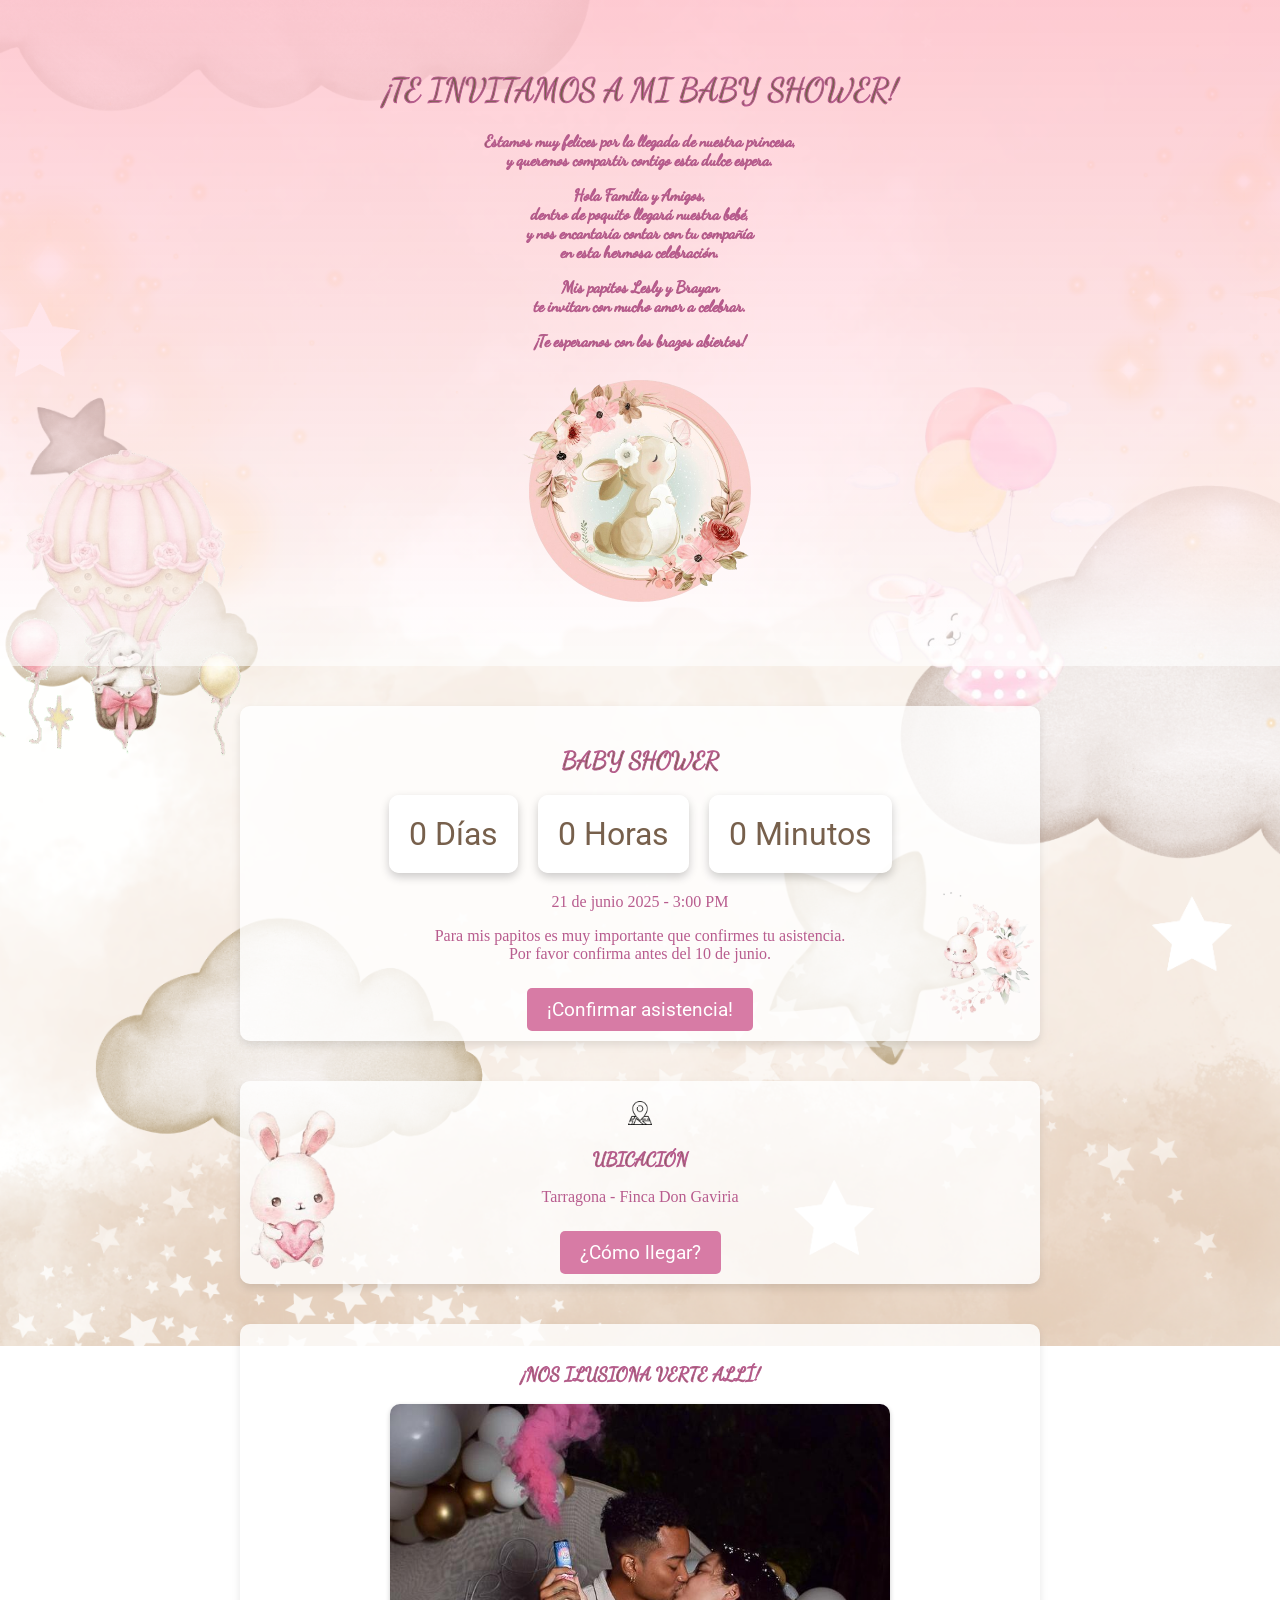
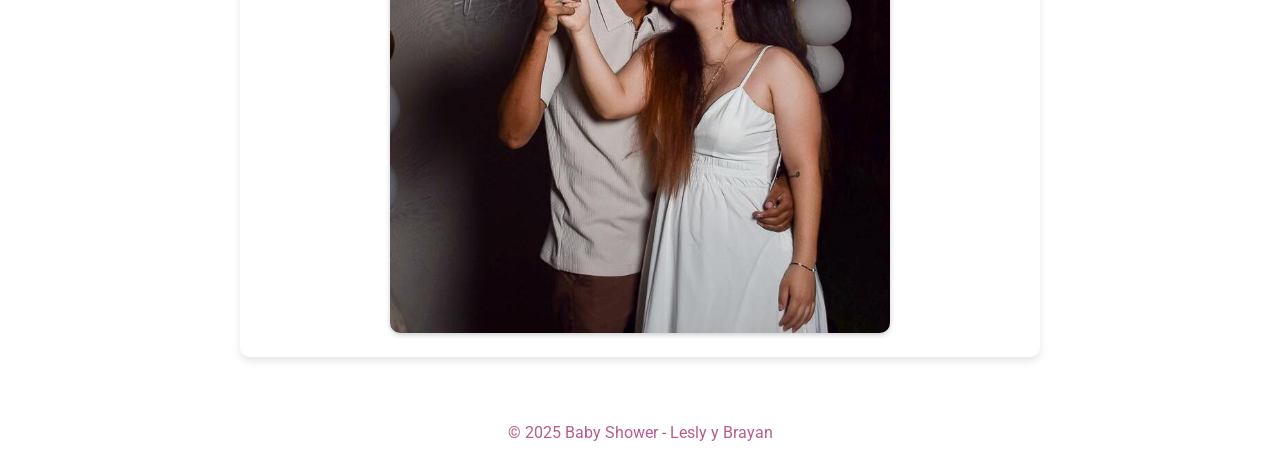
==== index.html @ 45e4959d "Update index.html" ====
<!DOCTYPE html>
<html lang="es">

<head>
  <meta charset="UTF-8">
  <meta name="viewport" content="width=device-width, initial-scale=1.0">
  <title>Invitación Baby Shower - Lesly y Brayan</title>
  <link rel="stylesheet" href="styles.css">
  <link href="https://fonts.googleapis.com/css2?family=Pacifico&family=Roboto:wght@300;400;700&display=swap"
    rel="stylesheet">
  <link href="https://fonts.googleapis.com/css2?family=Dancing+Script&display=swap" rel="stylesheet">
  <link href="https://fonts.googleapis.com/css2?family=Lobster&display=swap" rel="stylesheet">
  <link rel="stylesheet" href="https://unpkg.com/aos@2.3.1/dist/aos.css">
</head>

<body>
  <div class="moving-image">
    <img src="img/globoconejo1.png" alt="Imagen en Movimiento" class="responsive-image" width="250" height="auto">
  </div>

  <header class="hero">
    <h1 data-aos="fade-down" class="dress-code-text">¡TE INVITAMOS A MI BABY SHOWER!</h1>
    <div class="dress-code-text">
      <p>Estamos muy felices por la llegada de nuestra princesa,<br>
        y queremos compartir contigo esta dulce espera.</p>

      <p>Hola Familia y Amigos,<br>
        dentro de poquito llegará nuestra bebé,<br>
        y nos encantaría contar con tu compañía<br>
        en esta hermosa celebración.</p>

      <p>Mis papitos Lesly y Brayan<br>
        te invitan con mucho amor a celebrar.</p>

      <p>¡Te esperamos con los brazos abiertos!</p>
      <img src="img/conejo-removebg-preview.png" class="responsive-image" width="250" height="auto">
    </div>
  </header>

  <main>
    <section class="reveal" data-aos="fade-up">
      <h2 class="dress-code-text">BABY SHOWER</h2>

      <div id="countdown" class="countdown">
        <div>
          <span id="days">0</span>
          <label>Días</label>
        </div>
        <div>
          <span id="hours">0</span>
          <label>Horas</label>
        </div>
        <div>
          <span id="minutes">0</span>
          <label>Minutos</label>
        </div>
      </div>

      <p class="text_hora">21 de junio 2025 - 3:00 PM</p>
      <p class="text_letras">
        Para mis papitos es muy importante que confirmes tu asistencia.<br>
        Por favor confirma antes del 10 de junio.
      </p>
      <br>
      <a href="https://docs.google.com/forms/d/e/1FAIpQLScLXfDzW3tYtHhkFfE2MyT9UErob5rltMBdW9c-LT24Si6DFA/viewform?usp=dialog"
        target="_blank" class="btn">¡Confirmar asistencia!</a>

      <img src="img/osodiv.png" class="corner-image right">
    </section>

    <section class="location-section" data-aos="fade-right">
      <img src="img/mapa.png" alt="Ícono de ubicación" style="width: 24px; height: 24px;">
      <h3 class="dress-code-text_ubi">UBICACIÓN</h3>
      <p class="text_hora">Tarragona - Finca Don Gaviria</p>
      <br>
      <a href="https://maps.app.goo.gl/RD68CLrM9HJYg8Vx9?g_st=iw" target="_blank" class="btn">¿Cómo llegar?</a>
      <img src="img/conejoizquidodiv.png" class="corner-image left">
    </section>

    <section class="padres" data-aos="fade-left">
      <h3 class="dress-code-text">¡NOS ILUSIONA VERTE ALLÍ!</h3>
      <div class="image-container">
        <img src="img/pareja4.jpg" alt="Ecografía" class="parent-image">
      </div>
    </section>
  </main>

  <div class="floating bear-image">
    <img src="img/conejoflotante.png" alt="Oso Flotante" class="responsive-image" style="width: 400px;">
  </div>

  <script src="https://unpkg.com/aos@2.3.1/dist/aos.js"></script>
  <script>
    window.addEventListener('scroll', function () {
      const movingImage = document.querySelector('.moving-image');
      const scrollPosition = window.scrollY;
      movingImage.style.transform = `translate(${scrollPosition * 0.3}px, -${scrollPosition * 0.3}px)`;
    });

    AOS.init();

    const eventDate = new Date(2025, 5, 21, 15, 0); // 21 de junio, mes 5 (junio), hora 15:00
    function updateCountdown() {
      const now = new Date().getTime();
      const distance = eventDate - now;

      if (distance > 0) {
        document.getElementById('days').textContent = Math.floor(distance / (1000 * 60 * 60 * 24));
        document.getElementById('hours').textContent = Math.floor((distance % (1000 * 60 * 60 * 24)) / (1000 * 60 * 60));
        document.getElementById('minutes').textContent = Math.floor((distance % (1000 * 60 * 60)) / (1000 * 60));
      }
    }

    setInterval(updateCountdown, 1000);
    updateCountdown();
  </script>

  <footer>
    <p>&copy; 2025 Baby Shower - Lesly y Brayan</p>
  </footer>
</body>

</html>
---- styles.css ----
* {
    box-sizing: border-box;
}

html,
body {
    overflow-x: hidden;
    width: 100%;
}

body {
    margin: 0;
    font-family: 'Roboto', sans-serif;
    background-image: url('img/fondo.png');
    background-attachment: fixed;
    background-position: center;
    background-repeat: no-repeat;
    background-size: cover;
    min-height: 100vh;
}

.hero {
    background: linear-gradient(to bottom, rgba(255, 192, 203, 0.8), rgba(255, 255, 255, 0.6));
    padding: 50px 20px;
    text-align: center;
}

.corner-image {
    position: absolute;
    bottom: 0;
    width: 15vw;
    max-width: 120px;
    height: auto;
    z-index: 1;
}

.corner-image.left {
    left: 0;
}

.corner-image.right {
    right: 0;
}

/* El section debe tener posición relativa */
section.reveal {
    position: relative;
}

.countdown {
    display: flex;
    justify-content: center;
    gap: 20px;
    font-size: 2em;
    margin: 20px 0;
}

.countdown div {
    background-color: rgba(255, 255, 255, 0.9);
    border-radius: 10px;
    padding: 20px;
    box-shadow: 0 4px 10px rgba(0, 0, 0, 0.2);
    text-align: center;
}

.countdown span,
.countdown label {
    color: #77604C;
}

main {
    display: flex;
    flex-direction: column;
    align-items: center;
    padding: 20px;
}

.reveal,
.location-section,
.padres,
.ropa {
    text-align: center;
    margin: 20px 0;
    max-width: 800px;
    width: 90%;
    background-color: rgba(255, 255, 255, 0.8);
    padding: 20px;
    border-radius: 10px;
    box-shadow: 0 4px 8px rgba(0, 0, 0, 0.1);
}

.parent-image {
    width: 100%;
    height: auto;
    max-width: 500px;
    border-radius: 10px;
    box-shadow: 0 2px 5px rgba(0, 0, 0, 0.2);
}

.btn {
    background-color: #D77BA5;
    color: white;
    border: none;
    padding: 10px 20px;
    border-radius: 5px;
    cursor: pointer;
    font-size: 1.2em;
    transition: background-color 0.3s;
    text-decoration: none;
}

.btn:hover {
    background-color: #B85C8E;
}

.floating.bear-image {
    position: fixed;
    bottom: 150px;
    right: 100px;
    z-index: -1;
    animation: floatBear 6s ease-in-out infinite;
}

@keyframes floatBear {
    0% {
        transform: translateY(0px);
    }
    50% {
        transform: translateY(-20px);
    }
    100% {
        transform: translateY(0px);
    }
}

.floating img {
    width: 250px;
}

.moving-image {
    position: fixed;
    top: 50%;
    transform: translateY(-50%);
    left: 0;
    z-index: -1;
}

.dress-code-text,
.dress-code-text_ubi {
    color: #77604C;
    font-family: "Dancing Script", cursive;
    font-weight: 500;
    -webkit-text-stroke: 1px #B85C8E;
}

.text,
.text_hora,
.text_letras {
    color: #B85C8E;
    font-family: "Life Savers", cursive;
    font-size: 16px;
}

.responsive-image {
    max-width: 100%;
    height: auto;
    display: block;
    margin: 0 auto;
}

@media (max-width: 768px) {
    .corner-image {
        width: 20vw;
        max-width: 90px;
    }

    .floating.bear-image {
        right: 20px;
        bottom: 20px;
    }

    .floating img {
        width: 120px;
    }

    .moving-image {
        left: -30px;
    }

    .moving-image img {
        width: 100px;
    }

    .countdown {
        font-size: 1.5em;
    }

    .text {
        font-size: 1.6rem;
    }

    .dress-code-text {
        font-size: 2rem;
    }
}

@media (max-width: 480px) {
    .corner-image {
        width: 25vw;
        max-width: 70px;
    }

    .countdown {
        font-size: 1.2em;
    }

    .countdown div {
        min-width: 60px;
        padding: 10px;
    }

    .text {
        font-size: 1.4rem;
        padding: 0 10px;
    }

    .dress-code-text {
        font-size: 1.6rem;
        -webkit-text-stroke-width: 0.5px;
    }

    .btn {
        font-size: 1em;
        padding: 8px 15px;
    }
}

footer {
    color: #B85C8E;
    text-align: center;
    padding: 10px 0;
}
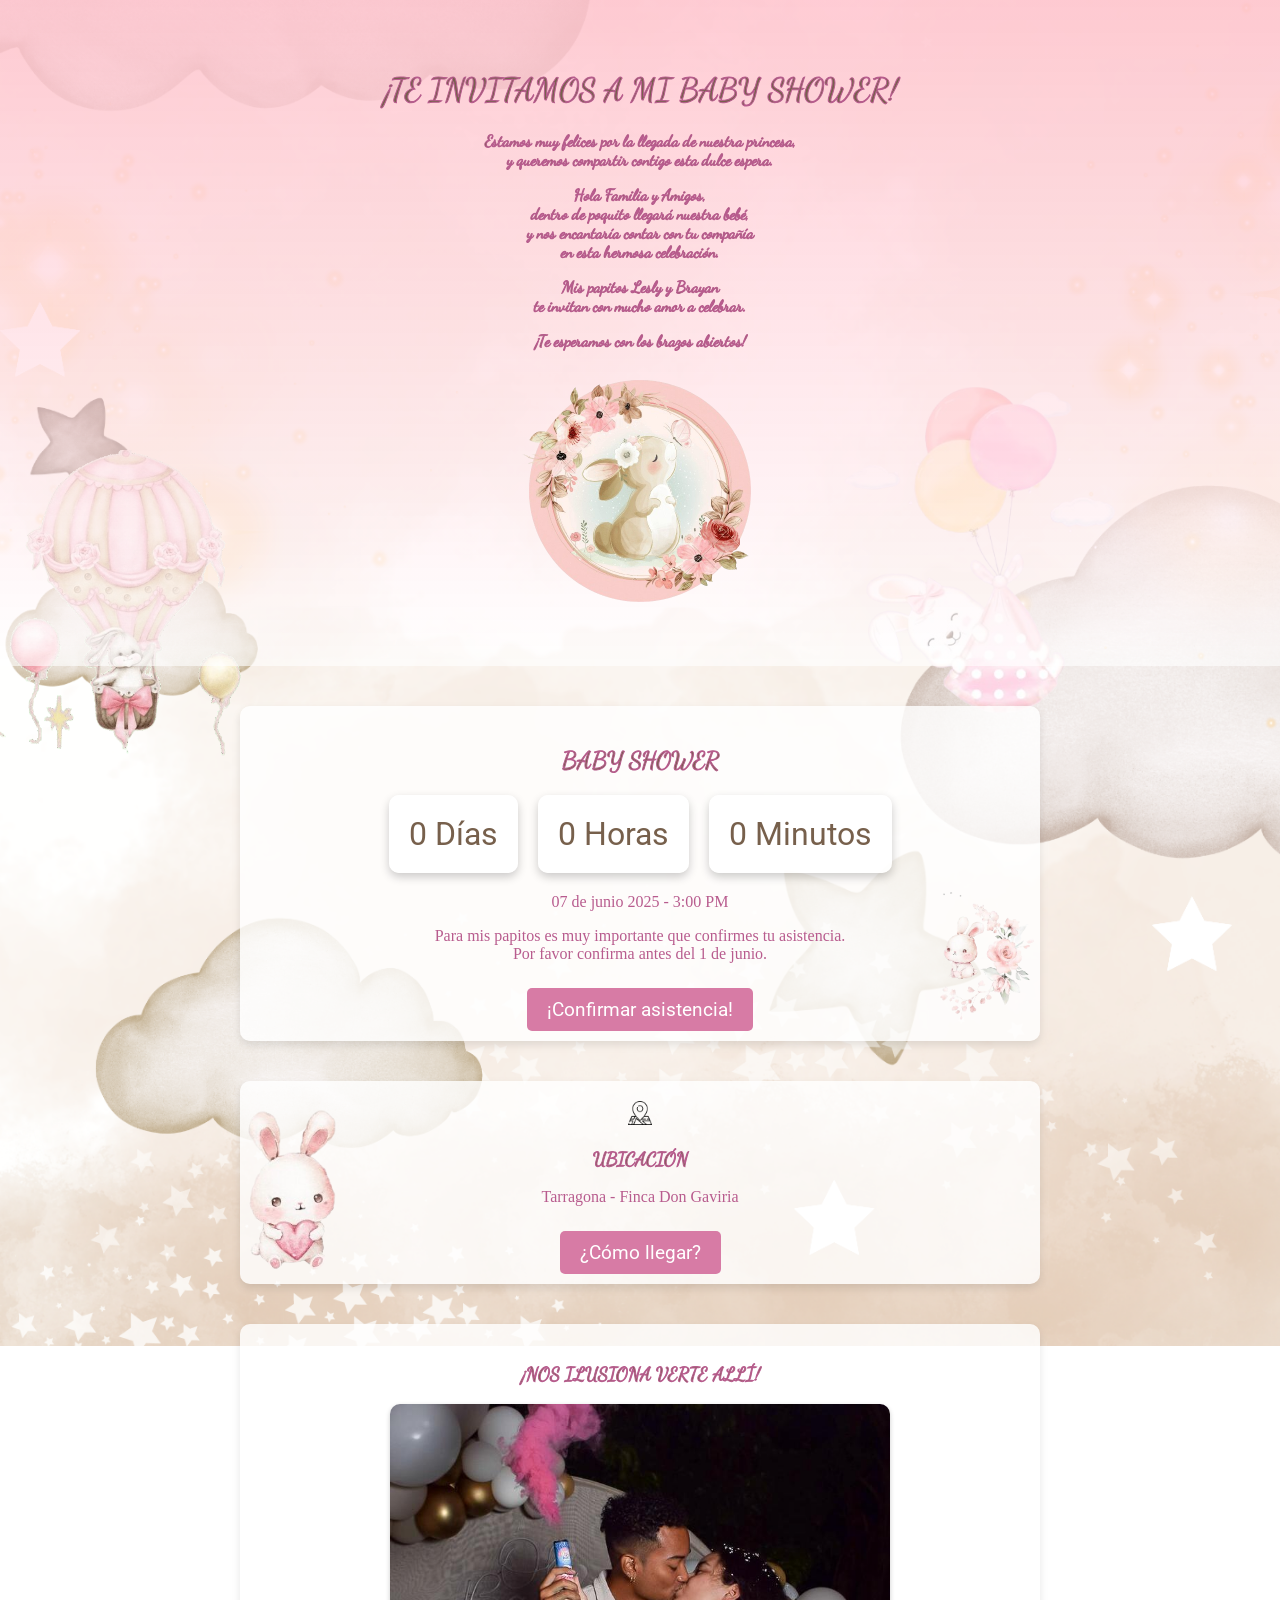
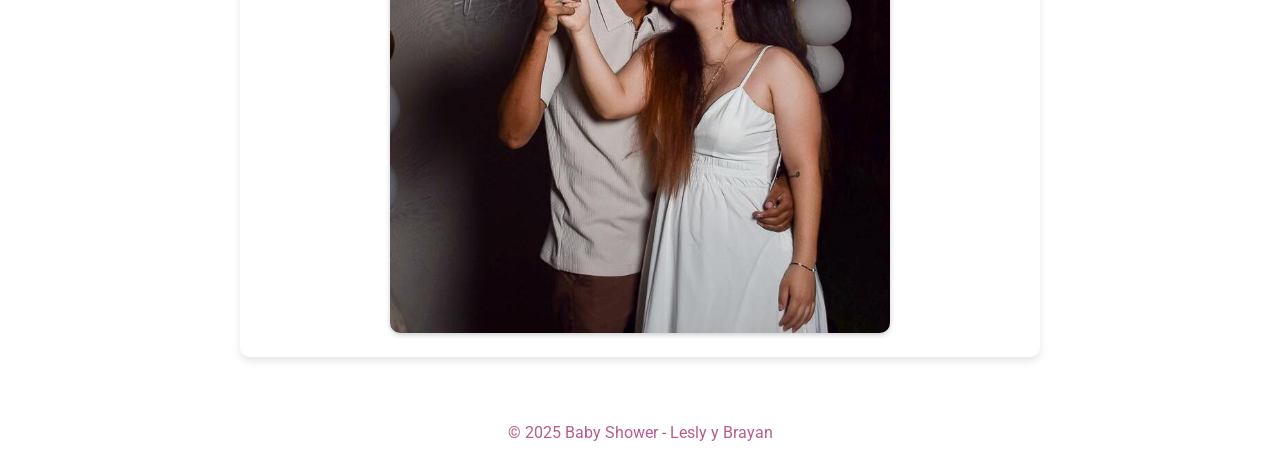
==== commit 008dd49c: "Update index.html" ====
--- a/index.html
+++ b/index.html
@@ -56,10 +56,10 @@
         </div>
       </div>
 
-      <p class="text_hora">21 de junio 2025 - 3:00 PM</p>
+      <p class="text_hora">07 de junio 2025 - 3:00 PM</p>
       <p class="text_letras">
         Para mis papitos es muy importante que confirmes tu asistencia.<br>
-        Por favor confirma antes del 10 de junio.
+        Por favor confirma antes del 1 de junio.
       </p>
       <br>
       <a href="https://docs.google.com/forms/d/e/1FAIpQLScLXfDzW3tYtHhkFfE2MyT9UErob5rltMBdW9c-LT24Si6DFA/viewform?usp=dialog"
@@ -99,7 +99,7 @@
 
     AOS.init();
 
-    const eventDate = new Date(2025, 5, 21, 15, 0); // 21 de junio, mes 5 (junio), hora 15:00
+    const eventDate = new Date(2025, 5, 7, 15, 0); // 7 de junio, mes 5 (junio), hora 15:00
     function updateCountdown() {
       const now = new Date().getTime();
       const distance = eventDate - now;
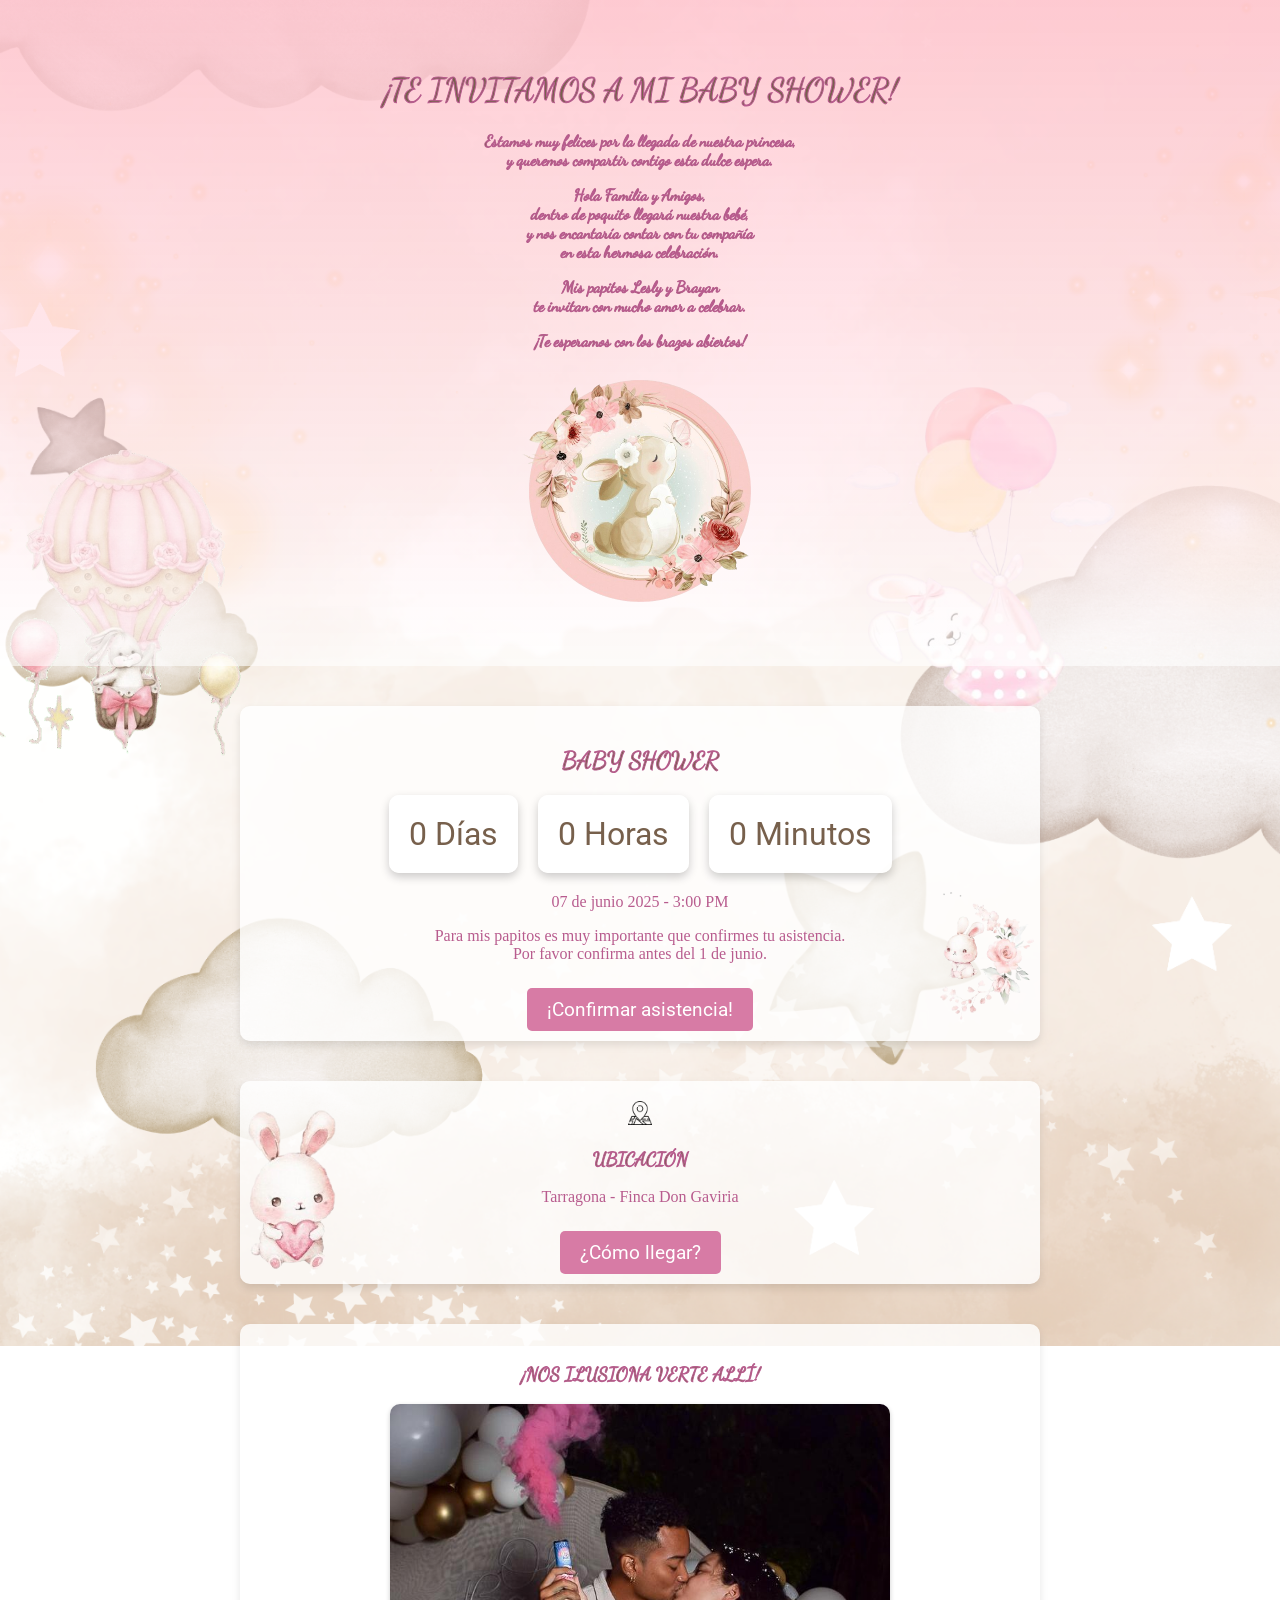
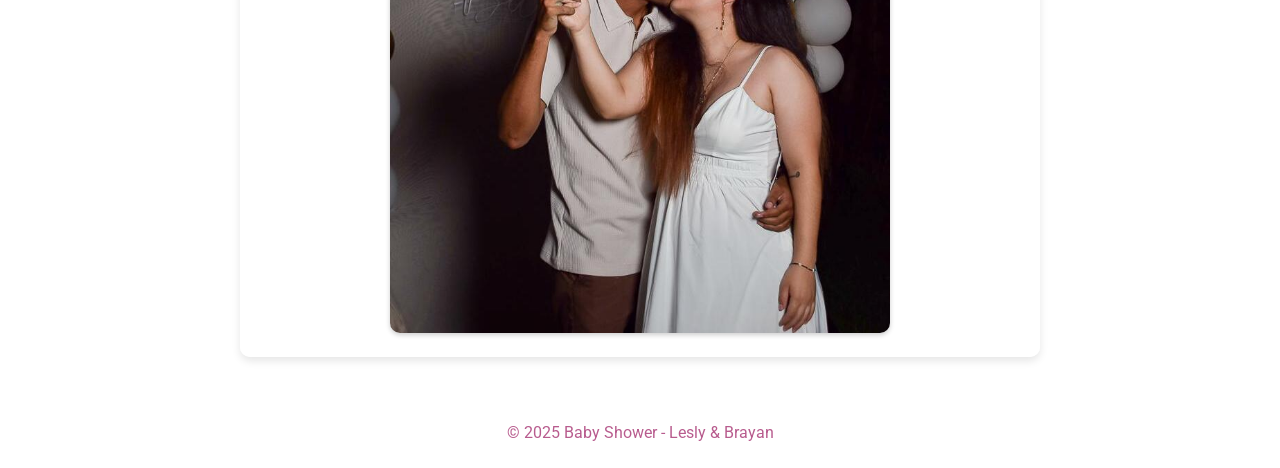
==== commit 07369aae: "Update index.html" ====
--- a/index.html
+++ b/index.html
@@ -116,7 +116,7 @@
   </script>
 
   <footer>
-    <p>&copy; 2025 Baby Shower - Lesly y Brayan</p>
+    <p>&copy; 2025 Baby Shower - Lesly & Brayan</p>
   </footer>
 </body>
 
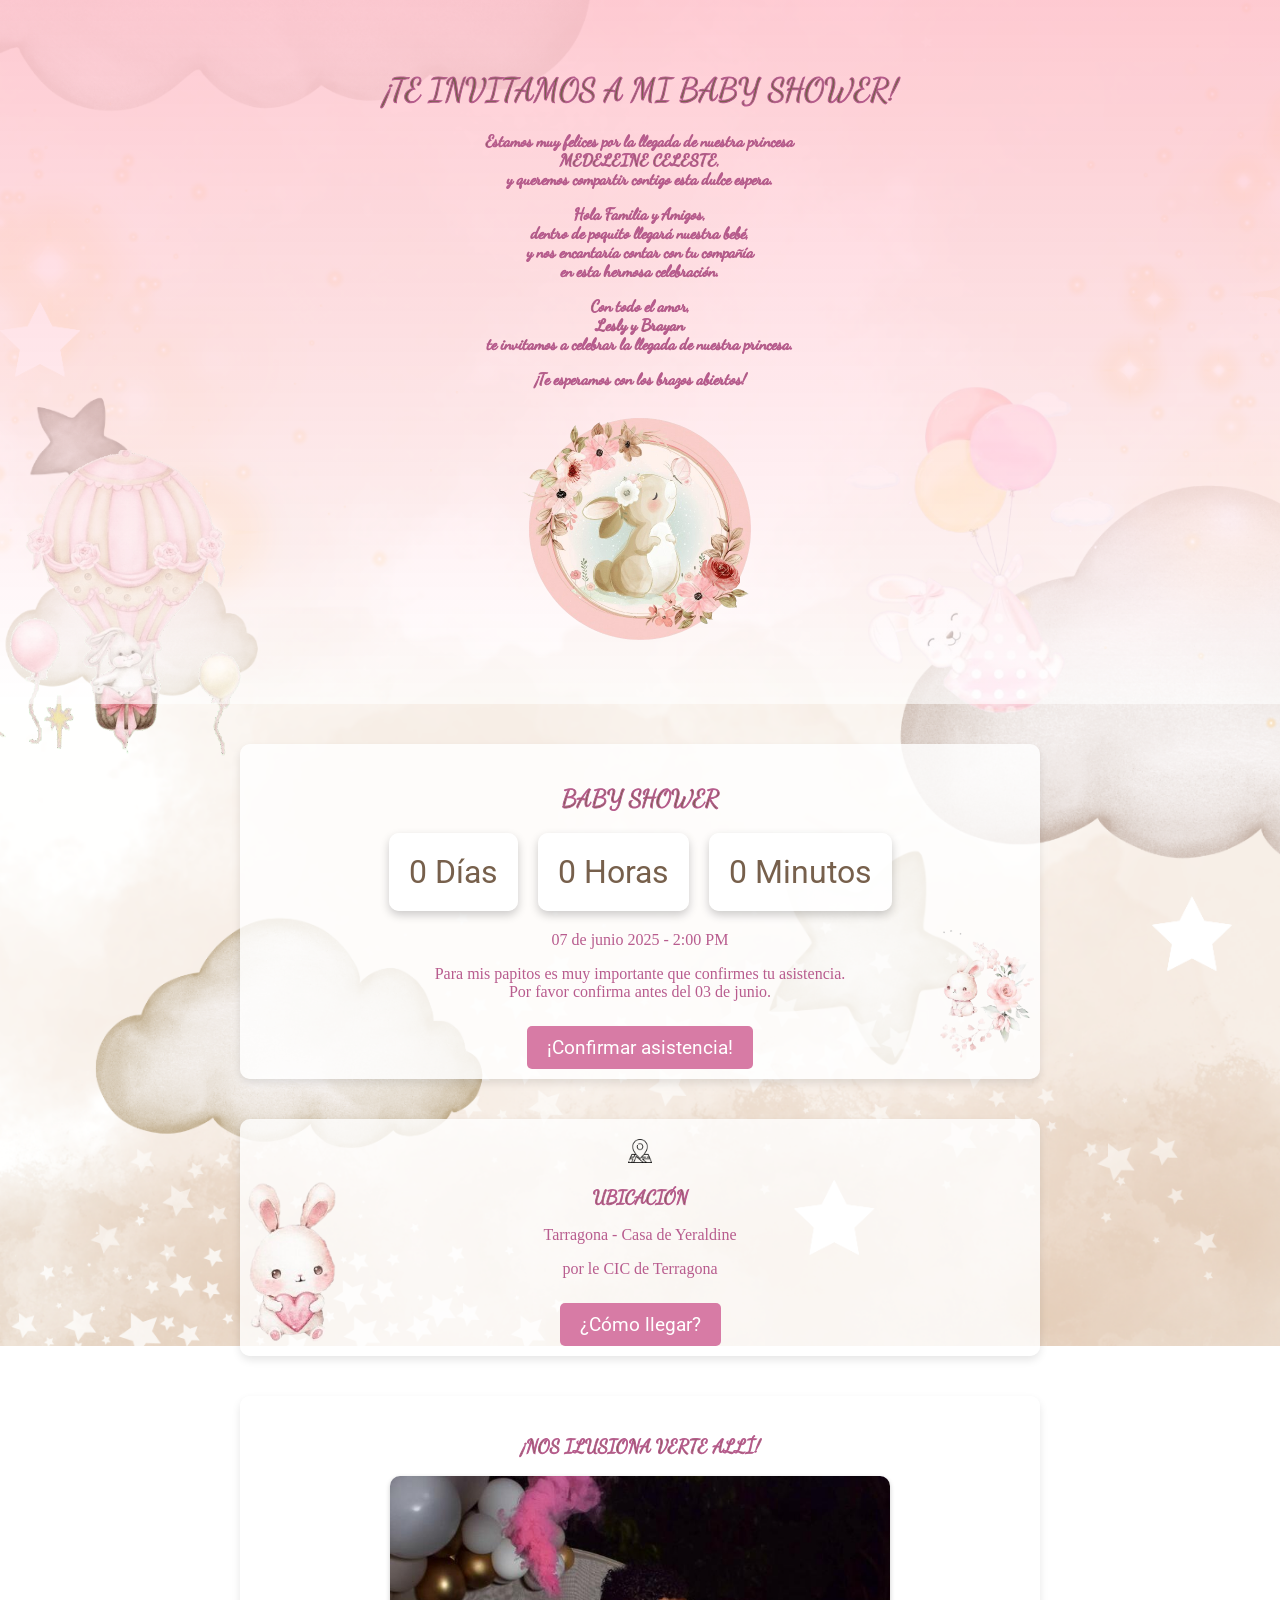
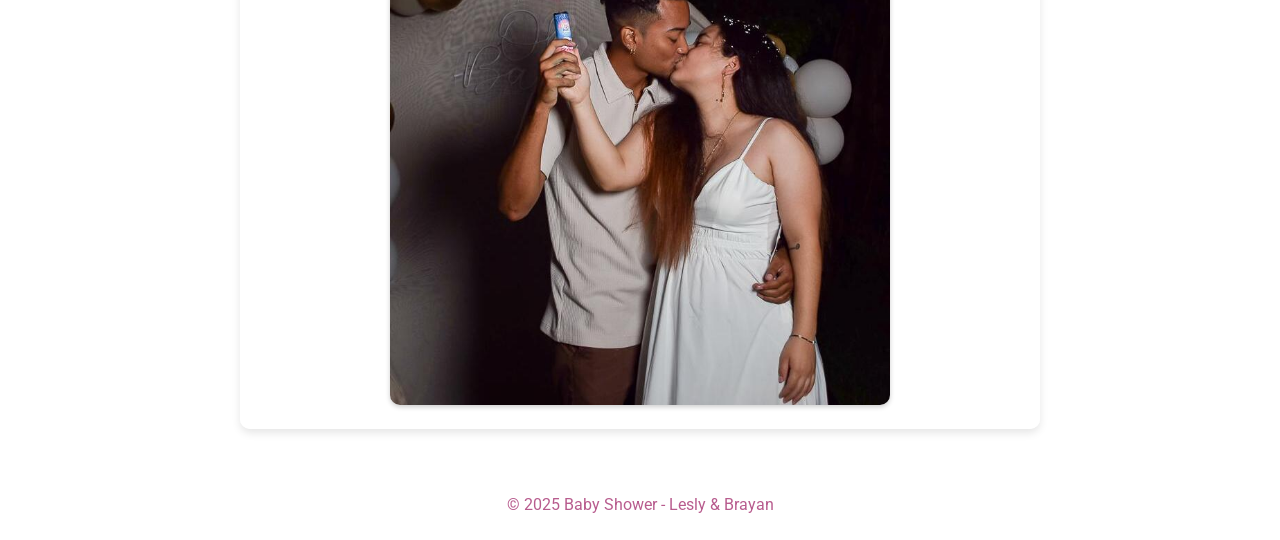
==== commit 99200a68: "Update index.html" ====
--- a/index.html
+++ b/index.html
@@ -19,21 +19,24 @@
   </div>
 
   <header class="hero">
-    <h1 data-aos="fade-down" class="dress-code-text">¡TE INVITAMOS A MI BABY SHOWER!</h1>
-    <div class="dress-code-text">
-      <p>Estamos muy felices por la llegada de nuestra princesa,<br>
-        y queremos compartir contigo esta dulce espera.</p>
+   <h1 data-aos="fade-down" class="dress-code-text">¡TE INVITAMOS A MI BABY SHOWER!</h1>
+<div class="dress-code-text">
+  <p>Estamos muy felices por la llegada de nuestra princesa<br><strong>MEDELEINE CELESTE</strong>,<br>
+    y queremos compartir contigo esta dulce espera.</p>
 
-      <p>Hola Familia y Amigos,<br>
-        dentro de poquito llegará nuestra bebé,<br>
-        y nos encantaría contar con tu compañía<br>
-        en esta hermosa celebración.</p>
+  <p>Hola Familia y Amigos,<br>
+    dentro de poquito llegará nuestra bebé,<br>
+    y nos encantaría contar con tu compañía<br>
+    en esta hermosa celebración.</p>
 
-      <p>Mis papitos Lesly y Brayan<br>
-        te invitan con mucho amor a celebrar.</p>
+  <p>Con todo el amor,<br>
+    <strong>Lesly y Brayan</strong><br>
+    te invitamos a celebrar la llegada de nuestra princesa.</p>
 
-      <p>¡Te esperamos con los brazos abiertos!</p>
-      <img src="img/conejo-removebg-preview.png" class="responsive-image" width="250" height="auto">
+  <p>¡Te esperamos con los brazos abiertos!</p>
+</div>
+    </div>
+    <img src="img/conejo-removebg-preview.png" class="responsive-image" width="250" height="auto">
     </div>
   </header>
 
@@ -56,10 +59,10 @@
         </div>
       </div>
 
-      <p class="text_hora">07 de junio 2025 - 3:00 PM</p>
+      <p class="text_hora">07 de junio 2025 - 2:00 PM</p>
       <p class="text_letras">
         Para mis papitos es muy importante que confirmes tu asistencia.<br>
-        Por favor confirma antes del 1 de junio.
+        Por favor confirma antes del 03 de junio.
       </p>
       <br>
       <a href="https://docs.google.com/forms/d/e/1FAIpQLScLXfDzW3tYtHhkFfE2MyT9UErob5rltMBdW9c-LT24Si6DFA/viewform?usp=dialog"
@@ -71,7 +74,9 @@
     <section class="location-section" data-aos="fade-right">
       <img src="img/mapa.png" alt="Ícono de ubicación" style="width: 24px; height: 24px;">
       <h3 class="dress-code-text_ubi">UBICACIÓN</h3>
-      <p class="text_hora">Tarragona - Finca Don Gaviria</p>
+      <p class="text_hora">Tarragona - Casa de Yeraldine</p>
+      <p class="text_hora">por le CIC de Terragona</p>
+     
       <br>
       <a href="https://maps.app.goo.gl/RD68CLrM9HJYg8Vx9?g_st=iw" target="_blank" class="btn">¿Cómo llegar?</a>
       <img src="img/conejoizquidodiv.png" class="corner-image left">
@@ -99,7 +104,7 @@
 
     AOS.init();
 
-    const eventDate = new Date(2025, 5, 7, 15, 0); // 7 de junio, mes 5 (junio), hora 15:00
+    const eventDate = new Date(2025, 5, 7, 14, 0); // 7 de junio (mes 5), 2:00 PM (14:00 en formato 24h)
     function updateCountdown() {
       const now = new Date().getTime();
       const distance = eventDate - now;
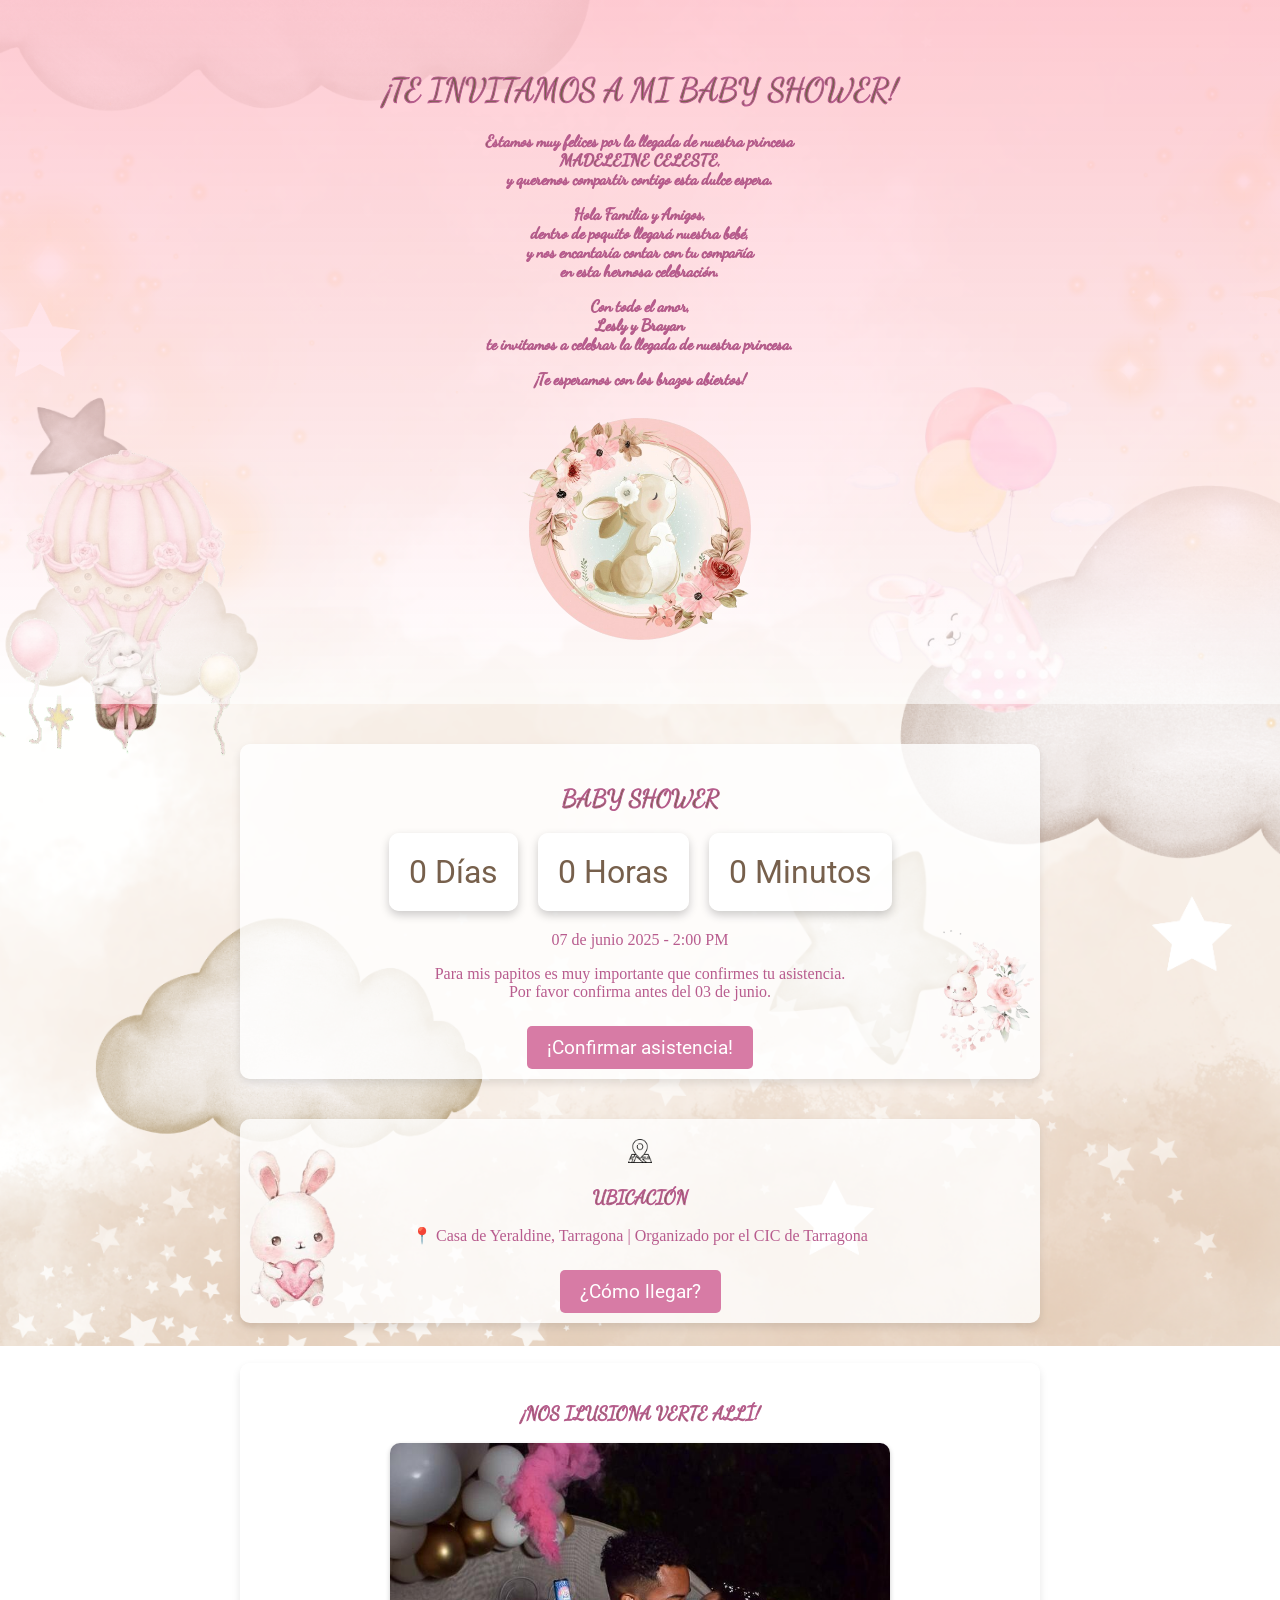
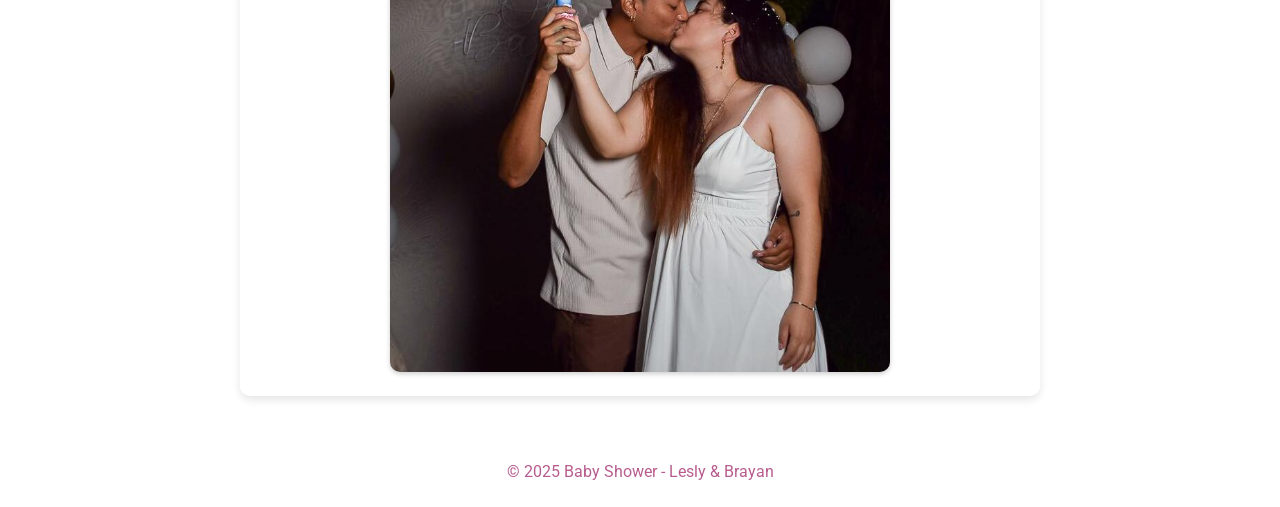
==== commit 41701b3f: "Update index.html" ====
--- a/index.html
+++ b/index.html
@@ -21,7 +21,7 @@
   <header class="hero">
    <h1 data-aos="fade-down" class="dress-code-text">¡TE INVITAMOS A MI BABY SHOWER!</h1>
 <div class="dress-code-text">
-  <p>Estamos muy felices por la llegada de nuestra princesa<br><strong>MEDELEINE CELESTE</strong>,<br>
+  <p>Estamos muy felices por la llegada de nuestra princesa<br><strong>MADELEINE CELESTE</strong>,<br>
     y queremos compartir contigo esta dulce espera.</p>
 
   <p>Hola Familia y Amigos,<br>
@@ -74,8 +74,7 @@
     <section class="location-section" data-aos="fade-right">
       <img src="img/mapa.png" alt="Ícono de ubicación" style="width: 24px; height: 24px;">
       <h3 class="dress-code-text_ubi">UBICACIÓN</h3>
-      <p class="text_hora">Tarragona - Casa de Yeraldine</p>
-      <p class="text_hora">por le CIC de Terragona</p>
+   <p class="text_hora">📍 Casa de Yeraldine, Tarragona | Organizado por el CIC de Tarragona</p>
      
       <br>
       <a href="https://maps.app.goo.gl/RD68CLrM9HJYg8Vx9?g_st=iw" target="_blank" class="btn">¿Cómo llegar?</a>
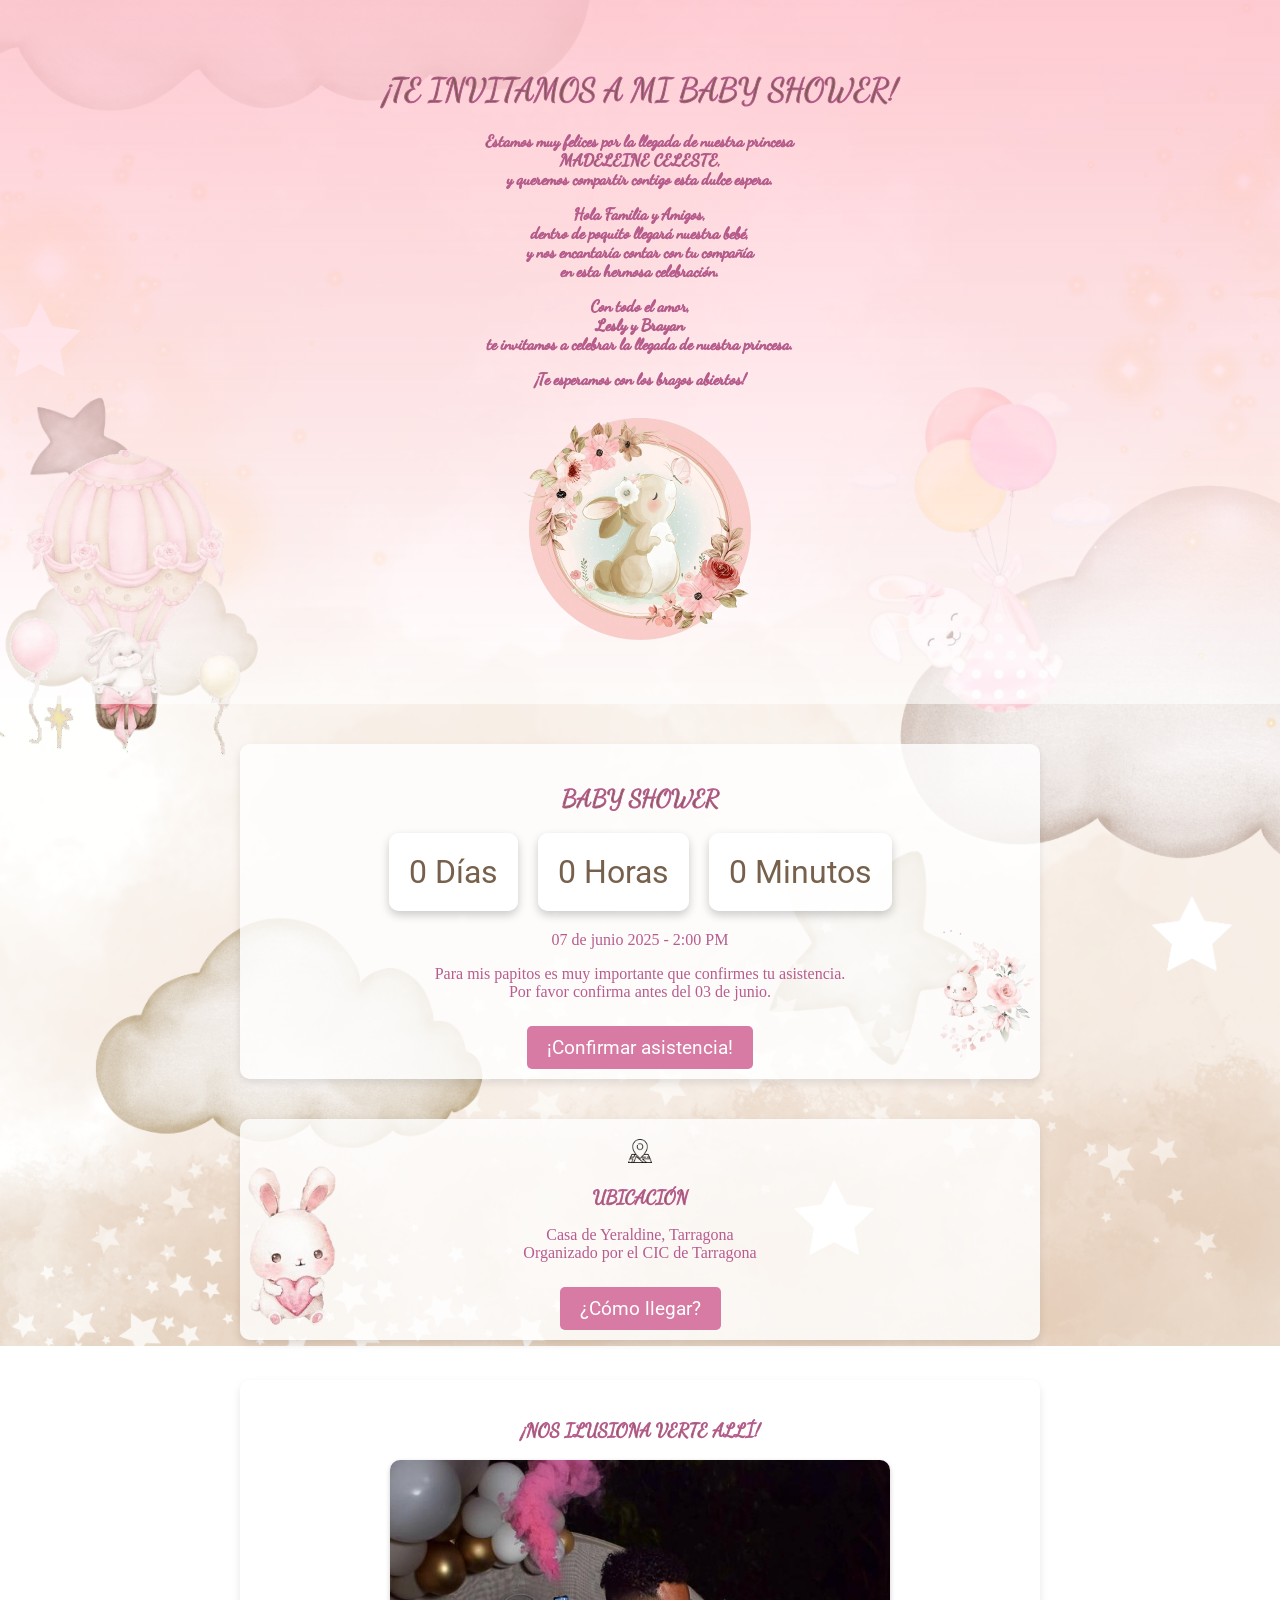
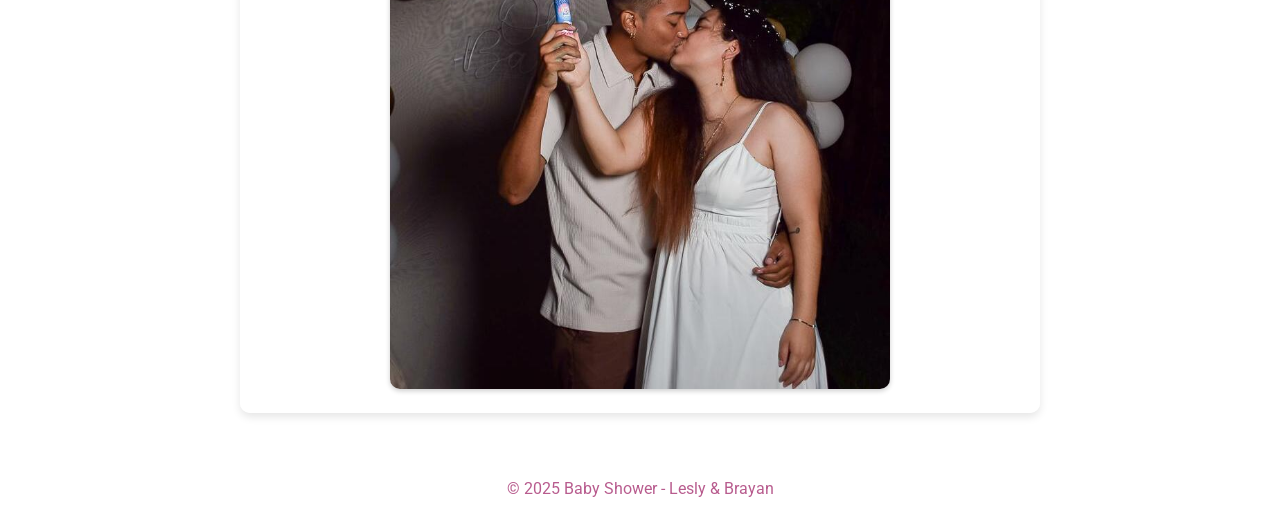
==== commit d94c4b73: "Update index.html" ====
--- a/index.html
+++ b/index.html
@@ -74,7 +74,7 @@
     <section class="location-section" data-aos="fade-right">
       <img src="img/mapa.png" alt="Ícono de ubicación" style="width: 24px; height: 24px;">
       <h3 class="dress-code-text_ubi">UBICACIÓN</h3>
-   <p class="text_hora">📍 Casa de Yeraldine, Tarragona | Organizado por el CIC de Tarragona</p>
+   <p class="text_hora">Casa de Yeraldine, Tarragona <br> Organizado por el CIC de Tarragona</p>
      
       <br>
       <a href="https://maps.app.goo.gl/RD68CLrM9HJYg8Vx9?g_st=iw" target="_blank" class="btn">¿Cómo llegar?</a>
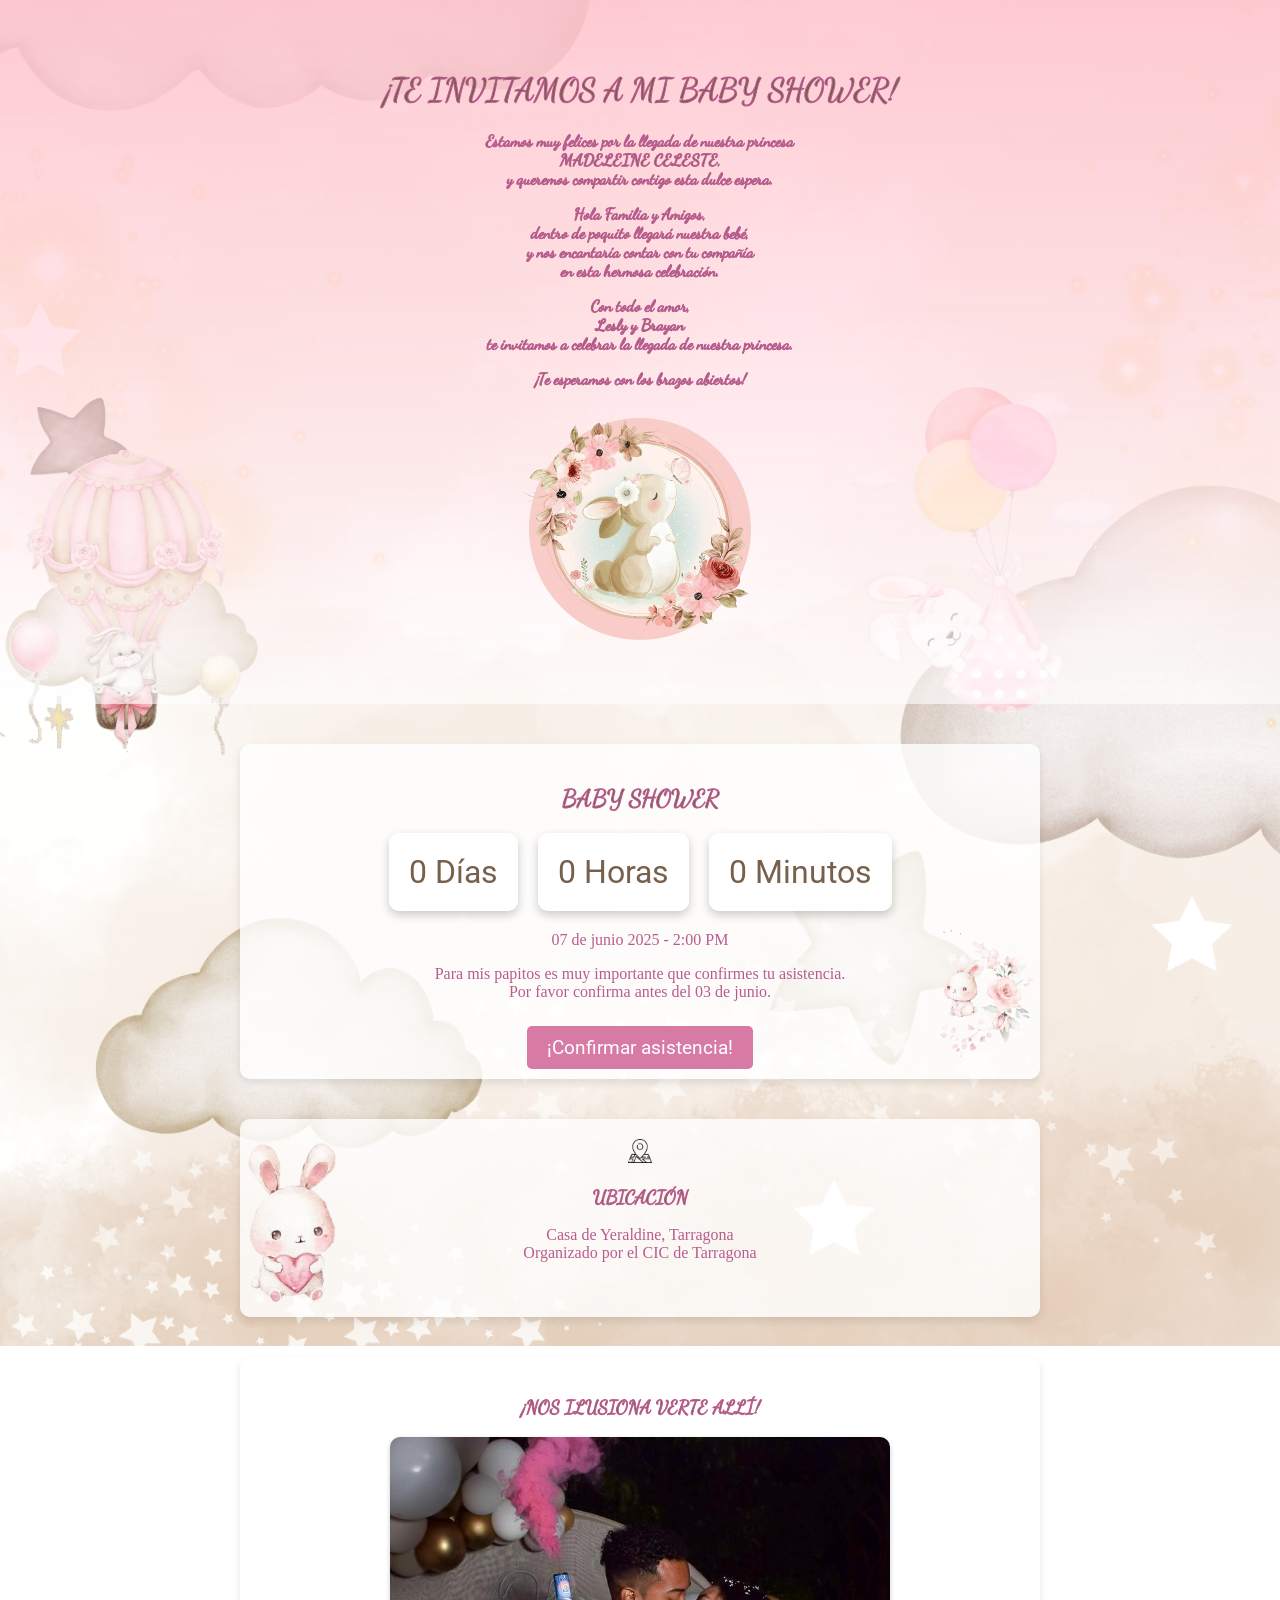
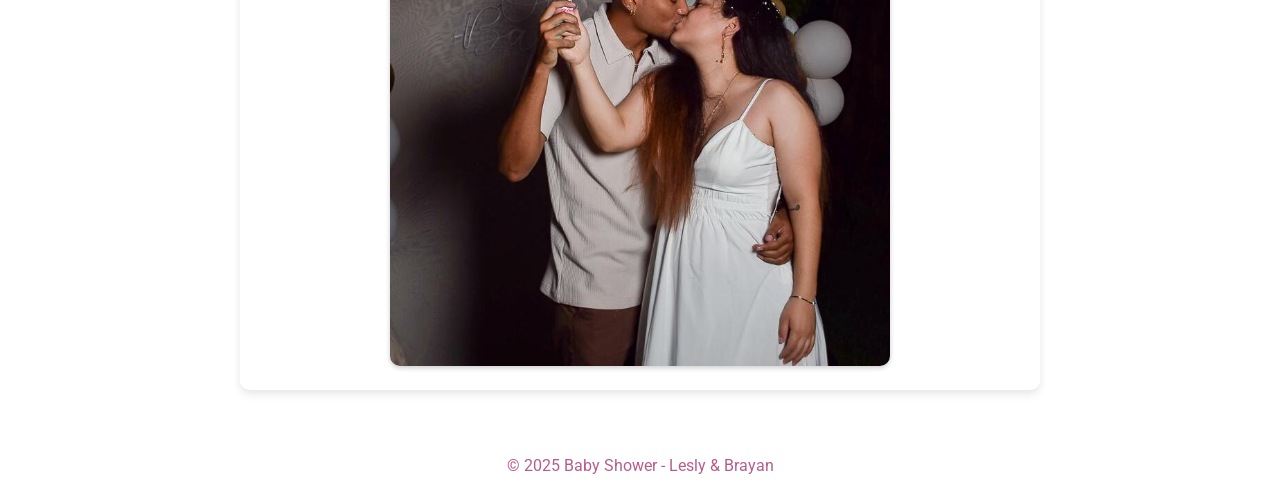
==== commit d00f2268: "Update index.html" ====
--- a/index.html
+++ b/index.html
@@ -77,7 +77,6 @@
    <p class="text_hora">Casa de Yeraldine, Tarragona <br> Organizado por el CIC de Tarragona</p>
      
       <br>
-      <a href="https://maps.app.goo.gl/RD68CLrM9HJYg8Vx9?g_st=iw" target="_blank" class="btn">¿Cómo llegar?</a>
       <img src="img/conejoizquidodiv.png" class="corner-image left">
     </section>
 
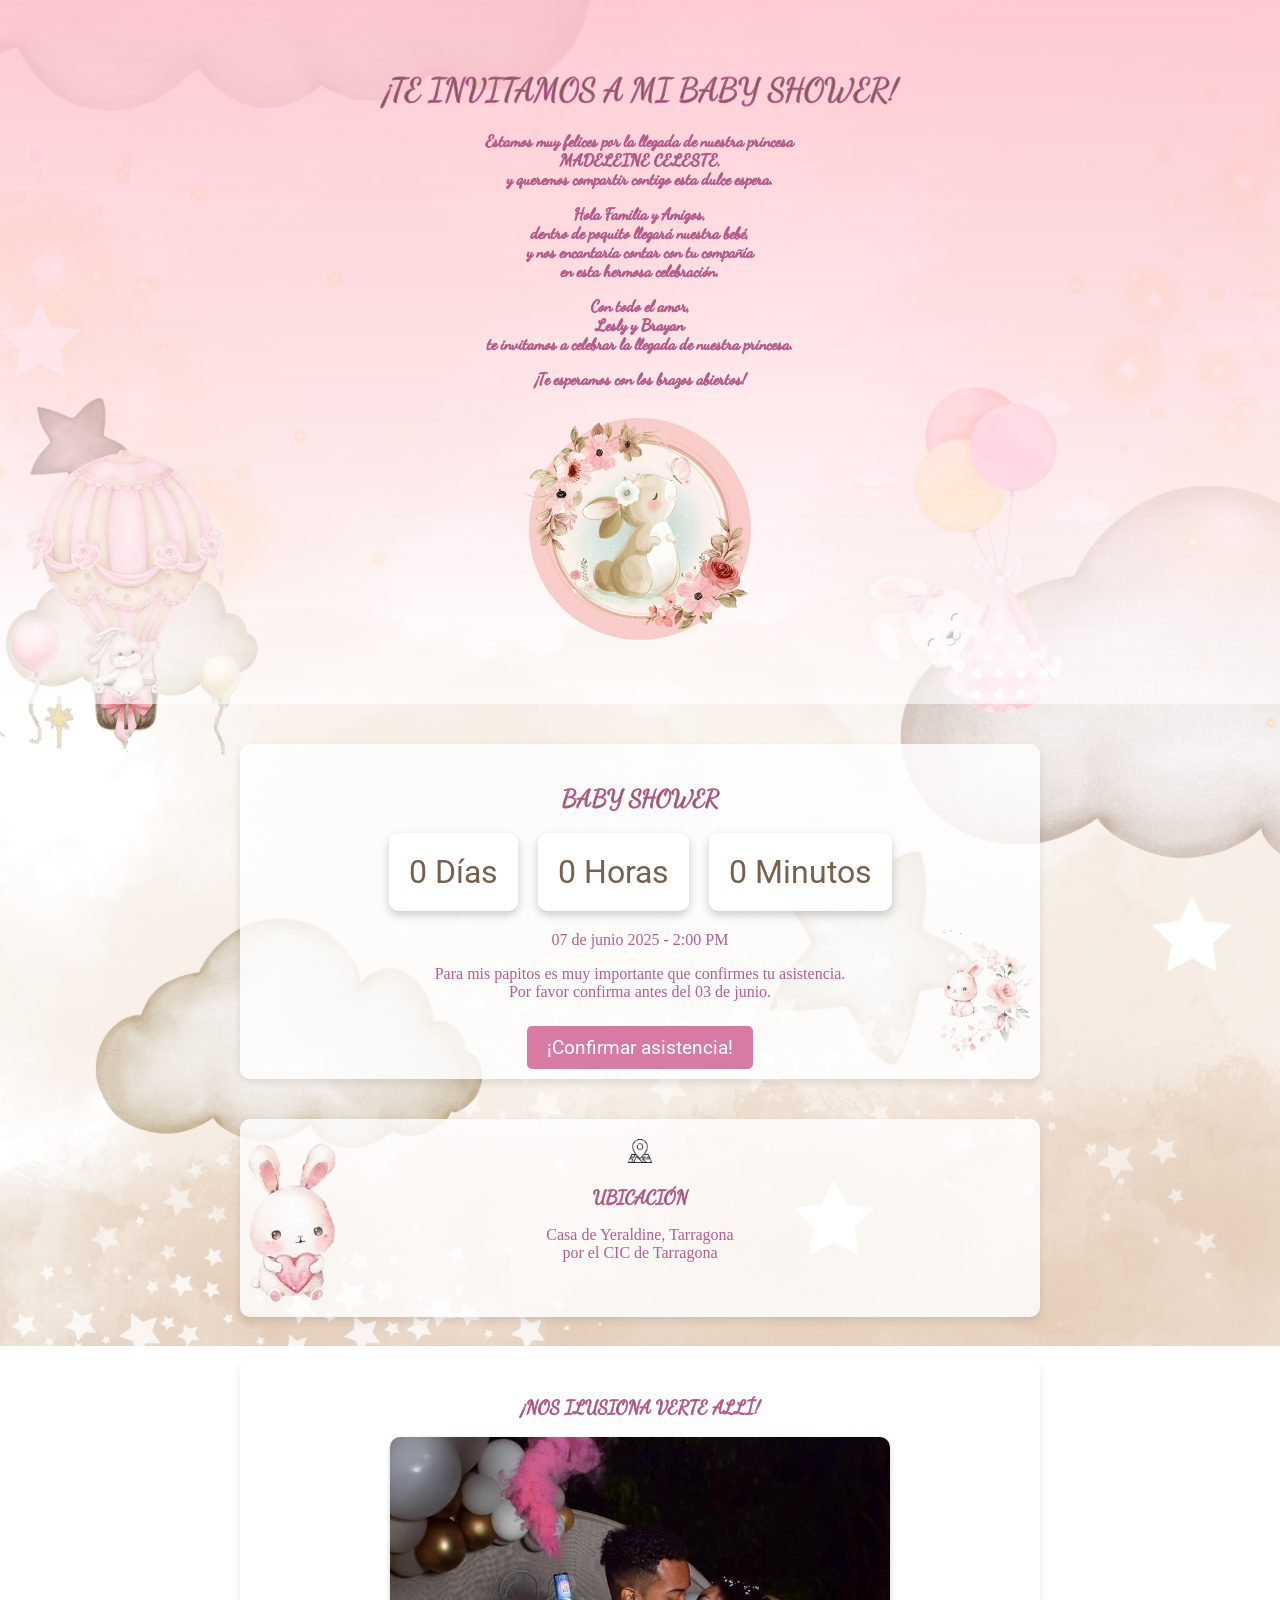
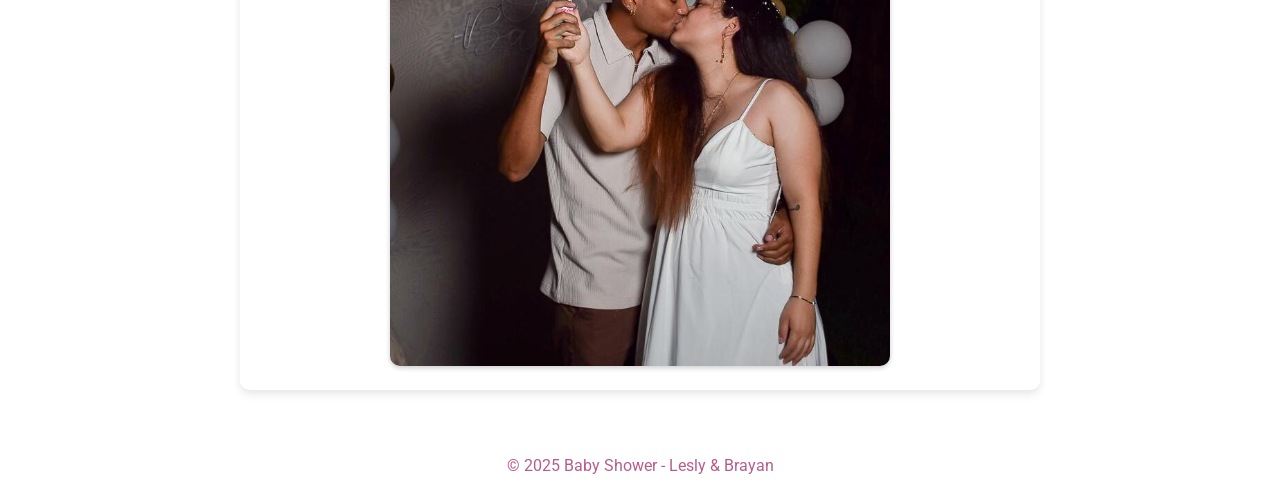
==== commit 31b806bd: "Update index.html" ====
--- a/index.html
+++ b/index.html
@@ -74,7 +74,7 @@
     <section class="location-section" data-aos="fade-right">
       <img src="img/mapa.png" alt="Ícono de ubicación" style="width: 24px; height: 24px;">
       <h3 class="dress-code-text_ubi">UBICACIÓN</h3>
-   <p class="text_hora">Casa de Yeraldine, Tarragona <br> Organizado por el CIC de Tarragona</p>
+   <p class="text_hora">Casa de Yeraldine, Tarragona <br> por el CIC de Tarragona</p>
      
       <br>
       <img src="img/conejoizquidodiv.png" class="corner-image left">
